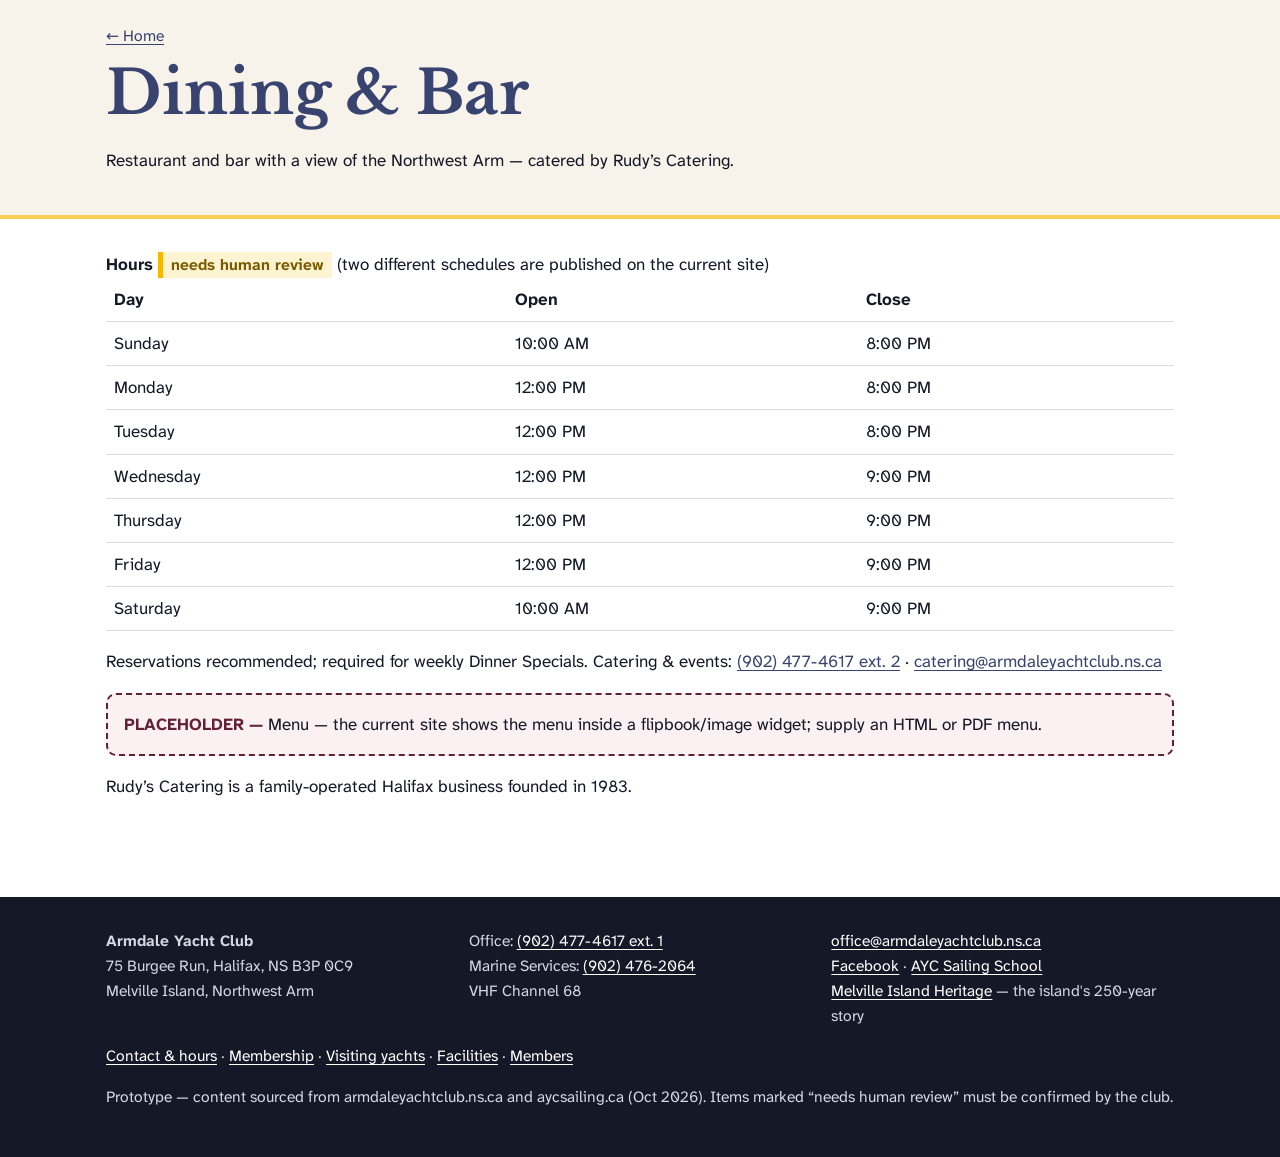
==== dining.html @ ee2237cd "AYC website prototype" ====
<!doctype html><html lang="en-CA"><head><meta charset="utf-8"><meta name="viewport" content="width=device-width,initial-scale=1">
<title>Dining & Bar | Armdale Yacht Club</title><meta name="description" content="AYC dining room and bar hours, catering.">
<link rel="preconnect" href="https://fonts.googleapis.com"><link href="https://fonts.googleapis.com/css2?family=Libre+Baskerville:wght@400;700&family=Atkinson+Hyperlegible+Next:wght@400;700&display=swap" rel="stylesheet">
<link rel="stylesheet" href="css/site.css"><link rel="icon" href="img/ayc-logo.png"></head><body><div data-header></div>
<main id="main"><div class="page-head"><div class="wrap"><h1>Dining & Bar</h1><p>Restaurant and bar with a view of the Northwest Arm — catered by Rudy’s Catering.</p></div></div><section><div class="wrap"><table><caption style="text-align:left"><strong>Hours</strong> <span class="review">needs human review</span> (two different schedules are published on the current site)</caption><tr><th>Day</th><th>Open</th><th>Close</th></tr><tr><td>Sunday</td><td>10:00 AM</td><td>8:00 PM</td></tr><tr><td>Monday</td><td>12:00 PM</td><td>8:00 PM</td></tr><tr><td>Tuesday</td><td>12:00 PM</td><td>8:00 PM</td></tr><tr><td>Wednesday</td><td>12:00 PM</td><td>9:00 PM</td></tr><tr><td>Thursday</td><td>12:00 PM</td><td>9:00 PM</td></tr><tr><td>Friday</td><td>12:00 PM</td><td>9:00 PM</td></tr><tr><td>Saturday</td><td>10:00 AM</td><td>9:00 PM</td></tr></table>
<p>Reservations recommended; required for weekly Dinner Specials. Catering & events: <a href="tel:+19024774617">(902) 477-4617 ext. 2</a> · <a href="mailto:catering@armdaleyachtclub.ns.ca">catering@armdaleyachtclub.ns.ca</a></p>
<div class="placeholder">Menu — the current site shows the menu inside a flipbook/image widget; supply an HTML or PDF menu.</div>
<p>Rudy’s Catering is a family-operated Halifax business founded in 1983.</p></div></section></main><div data-footer></div><script src="js/data.js"></script><script src="js/api.js"></script><script src="js/site.js"></script></body></html>
---- css/site.css ----
@import url("tokens.css");
*{box-sizing:border-box}html{scroll-behavior:smooth}
body{margin:0;font-family:var(--font-body);font-size:var(--step-0);line-height:1.6;color:var(--c-text);background:var(--c-bg)}
img{max-width:100%;height:auto;display:block}
a{color:var(--c-link);text-underline-offset:3px}a:hover{color:var(--ayc-navy-dark)}
:focus-visible{outline:3px solid var(--c-focus);outline-offset:2px}
h1,h2,h3{font-family:var(--font-display);line-height:1.2;color:var(--c-primary)}
h1{font-size:var(--step-3)}h2{font-size:var(--step-2)}h3{font-size:var(--step-1)}
.skip{position:absolute;left:-999px}.skip:focus{left:1rem;top:1rem;background:#fff;padding:.5rem 1rem;z-index:99}
.wrap{max-width:var(--max);margin:0 auto;padding:0 1rem}
.topbar{background:var(--ayc-navy-dark);color:#fff;font-size:var(--step--1)}.topbar .wrap{display:flex;gap:1rem;flex-wrap:wrap;justify-content:space-between;padding:.4rem 1rem}.topbar a{color:#fff}
header.site{background:var(--c-primary);color:#fff;position:sticky;top:0;z-index:50}
header.site .wrap{display:flex;align-items:center;justify-content:space-between;min-height:64px}
.brand{display:flex;align-items:center;gap:.6rem;color:#fff;text-decoration:none;font-family:var(--font-display);font-weight:700}.brand img{width:44px}
.nav-toggle{background:none;border:2px solid var(--c-accent);color:#fff;border-radius:8px;padding:.45rem .8rem;font:inherit;min-height:44px}
nav.main ul{list-style:none;margin:0;padding:0}
nav.main a{color:#fff;text-decoration:none;display:block;padding:.75rem 1rem;min-height:44px}
nav.main a[aria-current=page]{box-shadow:inset 0 -3px 0 var(--c-accent)}
nav.main{display:none;position:absolute;left:0;right:0;top:100%;background:var(--c-primary)}nav.main.open{display:block}
@media(min-width:1120px){.nav-toggle{display:none}nav.main{display:block;position:static}nav.main ul{display:flex}nav.main a{padding:.9rem .55rem;font-size:.92rem;white-space:nowrap}}
.btn{display:inline-block;background:var(--c-accent);color:var(--mih-ink);font-weight:700;padding:.75rem 1.2rem;border-radius:var(--radius);text-decoration:none;border:0;cursor:pointer;font:inherit;font-weight:700;min-height:44px}
.btn.alt{background:transparent;color:inherit;border:2px solid currentColor}
.hero{position:relative;color:#fff;background:var(--ayc-navy-dark) center/cover no-repeat;min-height:62vh;display:flex;align-items:flex-end}
.hero::before{content:"";position:absolute;inset:0;background:linear-gradient(180deg,rgba(20,24,39,.1),rgba(20,24,39,.75))}
.hero .wrap{position:relative;padding:3rem 1rem}.hero h1{color:#fff;margin:.2rem 0}.hero p{max-width:40rem;font-size:var(--step-1)}
.page-head{background:var(--c-surface);padding:2.5rem 0 1.5rem;border-bottom:4px solid var(--c-accent)}.page-head h1{margin:0}
main section{padding:2rem 0}
.grid{display:grid;gap:var(--gap);grid-template-columns:repeat(auto-fit,minmax(240px,1fr))}
.card{background:#fff;border:1px solid #e3e1da;border-radius:var(--radius);padding:1.2rem;box-shadow:var(--shadow)}
.card h3{margin-top:0}.surface{background:var(--c-surface)}
.quick{display:grid;gap:.75rem;grid-template-columns:repeat(auto-fit,minmax(200px,1fr))}
.quick a,.quick div{background:var(--c-primary);color:#fff;border-radius:var(--radius);padding:1rem;text-decoration:none}
.quick strong{display:block;font-size:var(--step-1);color:var(--c-accent)}
.review{background:#fff4d1;border-left:5px solid var(--ayc-gold-deep);padding:.2rem .5rem;font-size:var(--step--1);font-weight:700;color:var(--mih-brass);white-space:nowrap}
.placeholder{border:2px dashed var(--ayc-burgundy);background:#fbf1f3;padding:1rem;border-radius:var(--radius)}
.placeholder::before{content:"PLACEHOLDER — ";font-weight:700;color:var(--ayc-burgundy)}
table{border-collapse:collapse;width:100%}th,td{text-align:left;padding:.5rem;border-bottom:1px solid #ddd}
form .row{display:grid;gap:1rem;grid-template-columns:repeat(auto-fit,minmax(220px,1fr))}
label{display:block;font-weight:600;margin-bottom:.2rem}
input,select,textarea{width:100%;font:inherit;padding:.6rem;border:1px solid #888;border-radius:8px;min-height:44px}
.event{display:flex;gap:1rem;align-items:flex-start}.date{background:var(--c-primary);color:#fff;border-radius:8px;text-align:center;min-width:64px;padding:.4rem}
.date b{display:block;font-size:1.5rem;color:var(--c-accent)}
.tag{display:inline-block;font-size:.8rem;background:var(--c-surface);border:1px solid #ccc;border-radius:99px;padding:0 .5rem}
footer.site{background:var(--mih-ink);color:#d5d8e2;margin-top:3rem;padding:2rem 0;font-size:var(--step--1)}footer.site a{color:#fff}
footer.site .grid{grid-template-columns:repeat(auto-fit,minmax(200px,1fr))}
.map{width:100%;aspect-ratio:16/10;border:0;border-radius:var(--radius)}
@media(prefers-reduced-motion:reduce){*{scroll-behavior:auto!important;transition:none!important}}

.cta{display:flex;flex-wrap:wrap;gap:1rem;align-items:flex-start}.cta>div{display:flex;flex-direction:column;gap:.4rem}
.cta-sub{color:#fff;font-weight:600;font-size:var(--step--1)}
.quick.five{grid-template-columns:repeat(2,1fr)}.quick.five a:last-child{grid-column:1/-1}
@media(min-width:900px){.quick.five{grid-template-columns:repeat(5,1fr)}.quick.five a:last-child{grid-column:auto}}
.quick a:hover,.quick a:focus-visible{background:var(--ayc-navy-dark)}

.quick.six{grid-template-columns:repeat(2,1fr)}@media(min-width:760px){.quick.six{grid-template-columns:repeat(3,1fr)}}
.crumb{font-size:var(--step--1);margin:0 0 .5rem}.crumb a{color:var(--c-primary)}
header.site nav.mini a{color:#fff;font-weight:700;text-decoration:none;border:2px solid var(--c-accent);border-radius:8px;padding:.45rem .9rem;display:inline-block;min-height:44px;line-height:1.6}

.hero-logo{width:104px;height:auto;background:rgba(255,255,255,.92);border-radius:12px;padding:8px;box-shadow:0 2px 10px rgba(0,0,0,.3)}
.page-head{padding-top:1.5rem}
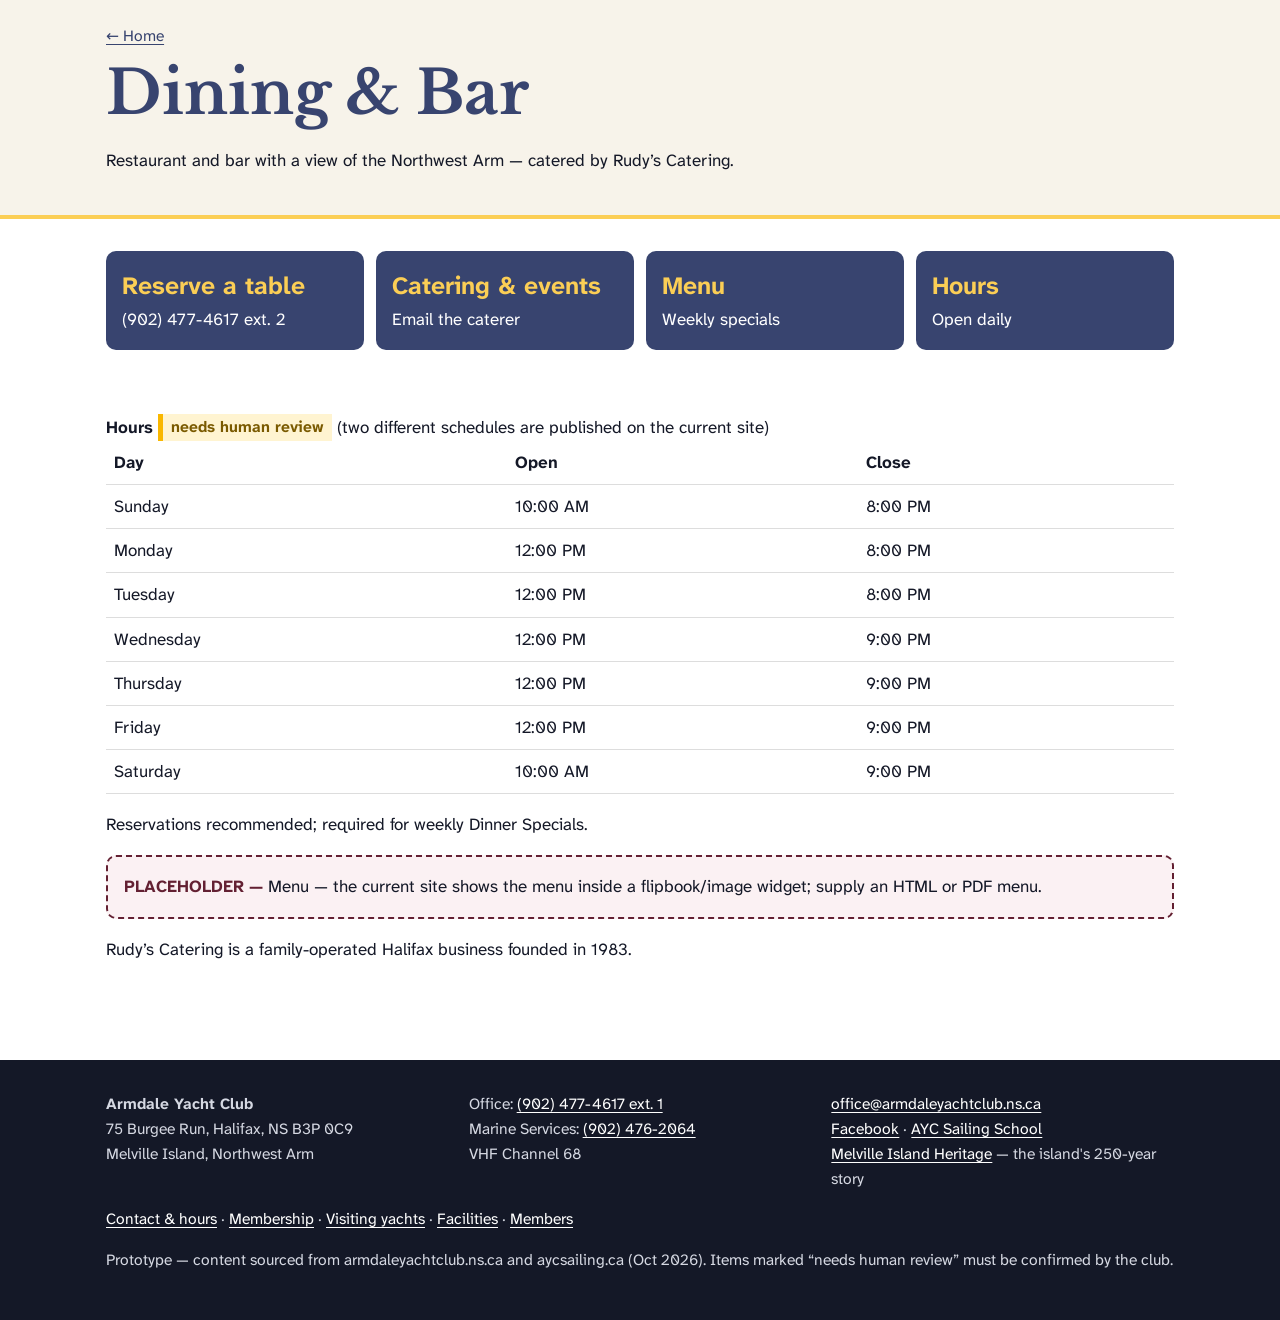
==== commit 2cd58fdd: "Blue-box theme for Dining & Learn to Sail" ====
--- a/dining.html
+++ b/dining.html
@@ -2,7 +2,8 @@
 <title>Dining & Bar | Armdale Yacht Club</title><meta name="description" content="AYC dining room and bar hours, catering.">
 <link rel="preconnect" href="https://fonts.googleapis.com"><link href="https://fonts.googleapis.com/css2?family=Libre+Baskerville:wght@400;700&family=Atkinson+Hyperlegible+Next:wght@400;700&display=swap" rel="stylesheet">
 <link rel="stylesheet" href="css/site.css"><link rel="icon" href="img/ayc-logo.png"></head><body><div data-header></div>
-<main id="main"><div class="page-head"><div class="wrap"><h1>Dining & Bar</h1><p>Restaurant and bar with a view of the Northwest Arm — catered by Rudy’s Catering.</p></div></div><section><div class="wrap"><table><caption style="text-align:left"><strong>Hours</strong> <span class="review">needs human review</span> (two different schedules are published on the current site)</caption><tr><th>Day</th><th>Open</th><th>Close</th></tr><tr><td>Sunday</td><td>10:00 AM</td><td>8:00 PM</td></tr><tr><td>Monday</td><td>12:00 PM</td><td>8:00 PM</td></tr><tr><td>Tuesday</td><td>12:00 PM</td><td>8:00 PM</td></tr><tr><td>Wednesday</td><td>12:00 PM</td><td>9:00 PM</td></tr><tr><td>Thursday</td><td>12:00 PM</td><td>9:00 PM</td></tr><tr><td>Friday</td><td>12:00 PM</td><td>9:00 PM</td></tr><tr><td>Saturday</td><td>10:00 AM</td><td>9:00 PM</td></tr></table>
-<p>Reservations recommended; required for weekly Dinner Specials. Catering & events: <a href="tel:+19024774617">(902) 477-4617 ext. 2</a> · <a href="mailto:catering@armdaleyachtclub.ns.ca">catering@armdaleyachtclub.ns.ca</a></p>
-<div class="placeholder">Menu — the current site shows the menu inside a flipbook/image widget; supply an HTML or PDF menu.</div>
+<main id="main"><div class="page-head"><div class="wrap"><h1>Dining & Bar</h1><p>Restaurant and bar with a view of the Northwest Arm — catered by Rudy’s Catering.</p></div></div><section><div class="wrap"><div class="quick"><a href="tel:+19024774617"><strong>Reserve a table</strong>(902) 477-4617 ext. 2</a><a href="mailto:catering@armdaleyachtclub.ns.ca"><strong>Catering &amp; events</strong>Email the caterer</a><a href="#menu"><strong>Menu</strong>Weekly specials</a><a href="#hours"><strong>Hours</strong>Open daily</a></div></div></section>
+<section id="hours"><div class="wrap"><table><caption style="text-align:left"><strong>Hours</strong> <span class="review">needs human review</span> (two different schedules are published on the current site)</caption><tr><th>Day</th><th>Open</th><th>Close</th></tr><tr><td>Sunday</td><td>10:00 AM</td><td>8:00 PM</td></tr><tr><td>Monday</td><td>12:00 PM</td><td>8:00 PM</td></tr><tr><td>Tuesday</td><td>12:00 PM</td><td>8:00 PM</td></tr><tr><td>Wednesday</td><td>12:00 PM</td><td>9:00 PM</td></tr><tr><td>Thursday</td><td>12:00 PM</td><td>9:00 PM</td></tr><tr><td>Friday</td><td>12:00 PM</td><td>9:00 PM</td></tr><tr><td>Saturday</td><td>10:00 AM</td><td>9:00 PM</td></tr></table>
+<p>Reservations recommended; required for weekly Dinner Specials.</p>
+<div class="placeholder" id="menu">Menu — the current site shows the menu inside a flipbook/image widget; supply an HTML or PDF menu.</div>
 <p>Rudy’s Catering is a family-operated Halifax business founded in 1983.</p></div></section></main><div data-footer></div><script src="js/data.js"></script><script src="js/api.js"></script><script src="js/site.js"></script></body></html>
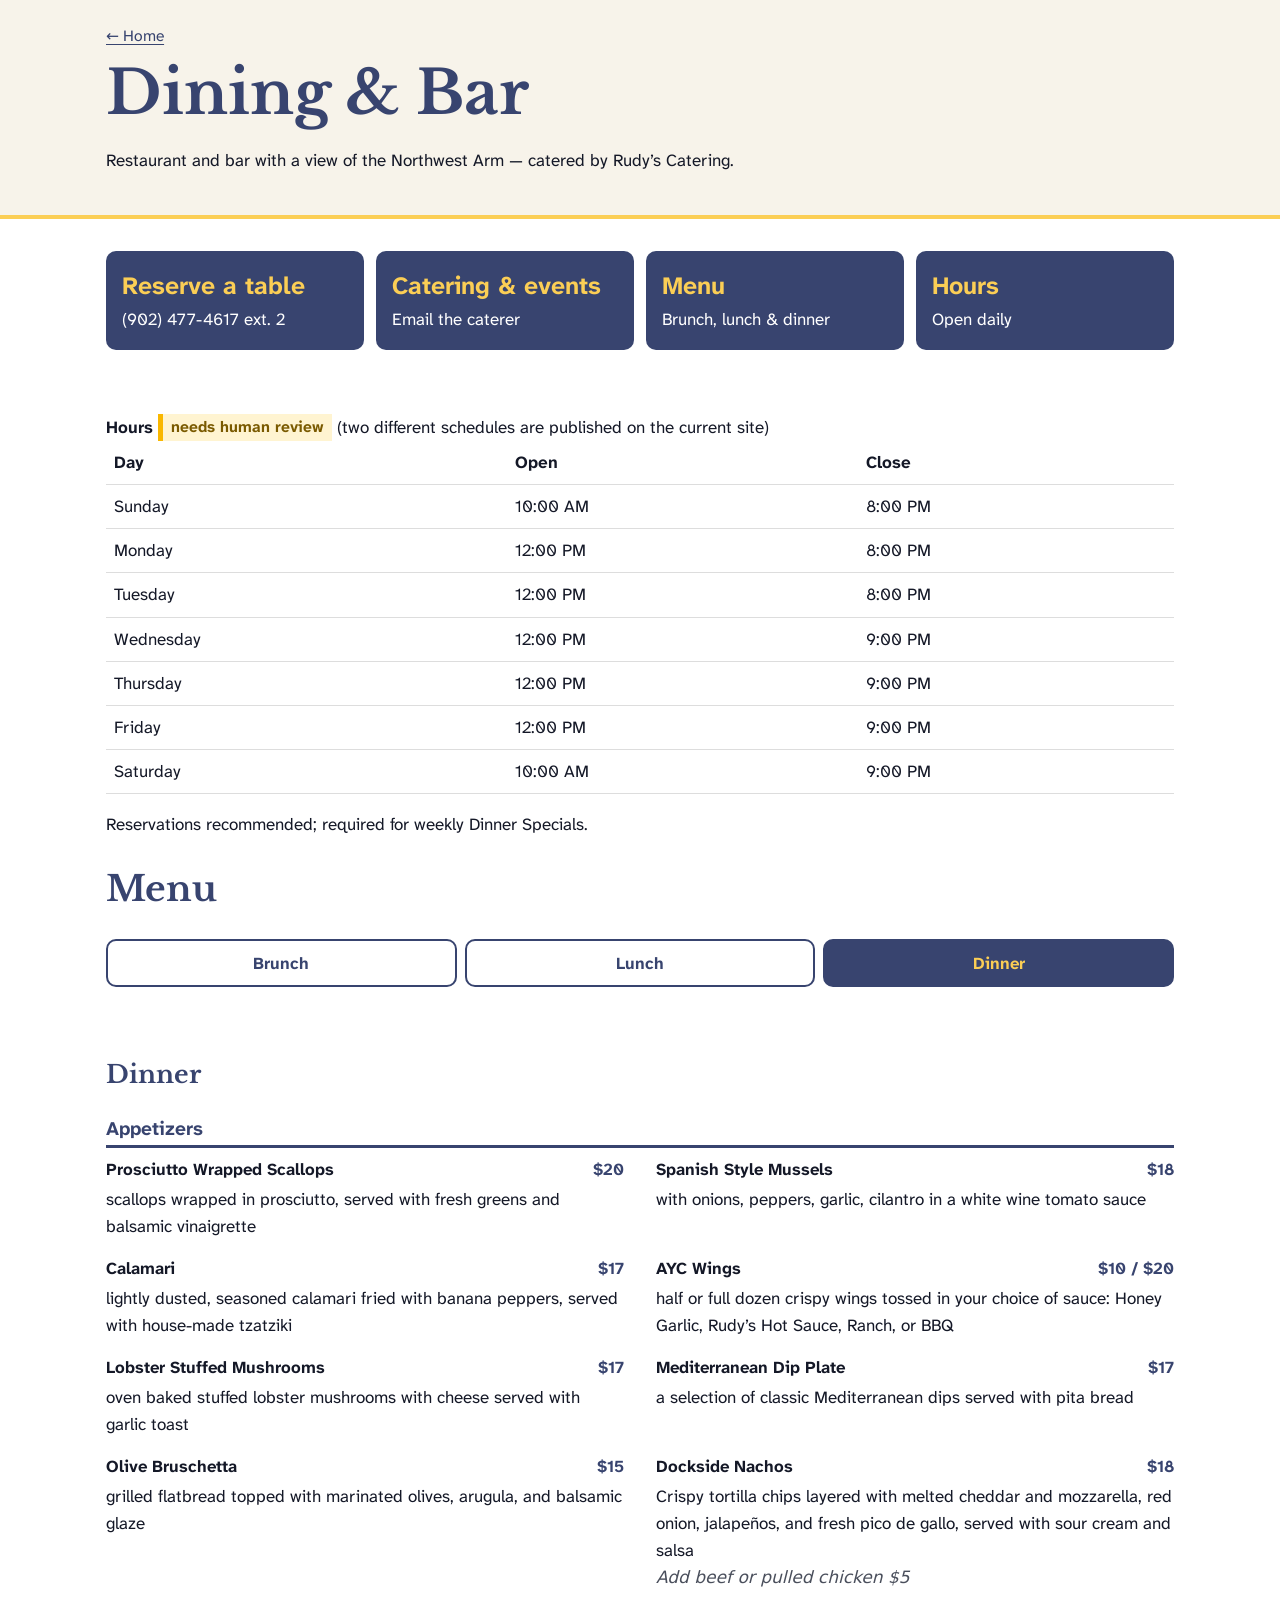
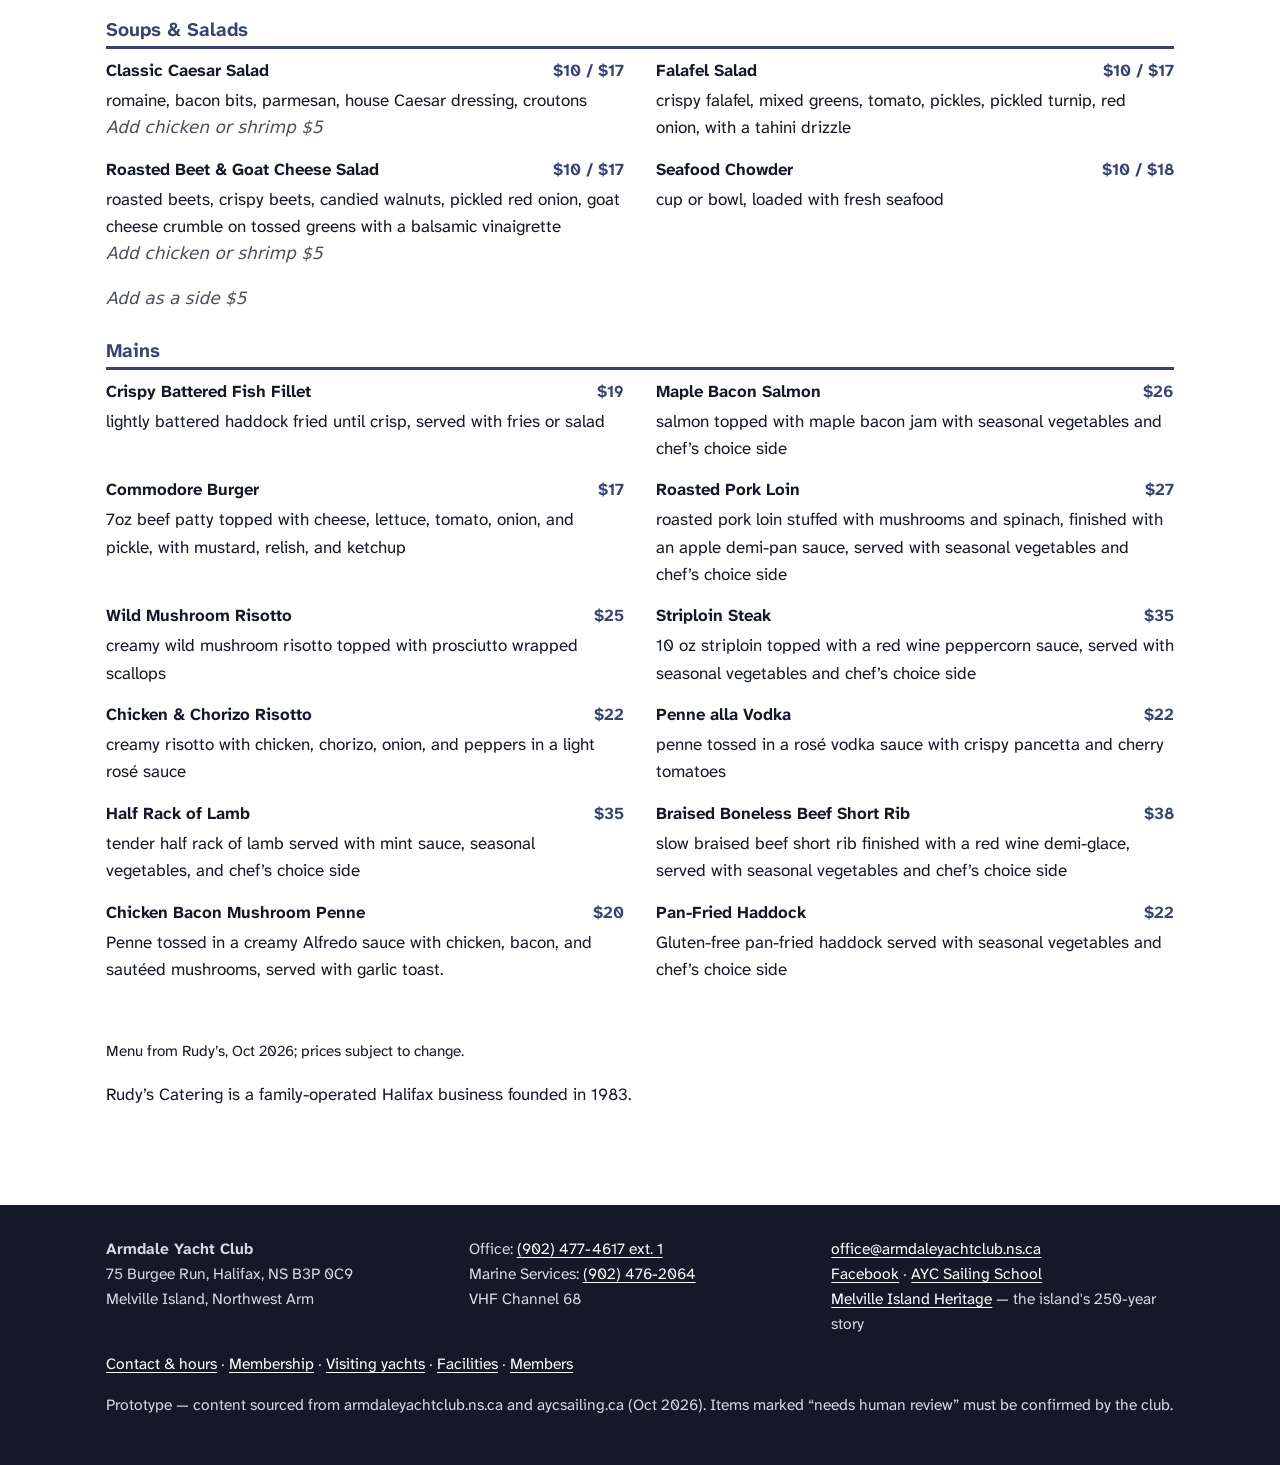
==== commit cdf230f2: "Rudy's menu on Dining page" ====
--- a/dining.html
+++ b/dining.html
@@ -1,9 +1,9 @@
 <!doctype html><html lang="en-CA"><head><meta charset="utf-8"><meta name="viewport" content="width=device-width,initial-scale=1">
 <title>Dining & Bar | Armdale Yacht Club</title><meta name="description" content="AYC dining room and bar hours, catering.">
 <link rel="preconnect" href="https://fonts.googleapis.com"><link href="https://fonts.googleapis.com/css2?family=Libre+Baskerville:wght@400;700&family=Atkinson+Hyperlegible+Next:wght@400;700&display=swap" rel="stylesheet">
-<link rel="stylesheet" href="css/site.css"><link rel="icon" href="img/ayc-logo.png"></head><body><div data-header></div>
-<main id="main"><div class="page-head"><div class="wrap"><h1>Dining & Bar</h1><p>Restaurant and bar with a view of the Northwest Arm — catered by Rudy’s Catering.</p></div></div><section><div class="wrap"><div class="quick"><a href="tel:+19024774617"><strong>Reserve a table</strong>(902) 477-4617 ext. 2</a><a href="mailto:catering@armdaleyachtclub.ns.ca"><strong>Catering &amp; events</strong>Email the caterer</a><a href="#menu"><strong>Menu</strong>Weekly specials</a><a href="#hours"><strong>Hours</strong>Open daily</a></div></div></section>
+<link rel="stylesheet" href="css/site.css"><link rel="icon" href="img/ayc-logo.png"><style>.menu-tabs{display:flex;gap:.5rem;margin:.5rem 0 1rem}.menu-tabs button{flex:1;min-height:48px;border-radius:10px;border:2px solid #38446F;background:#fff;color:#38446F;font:inherit;font-weight:700;font-size:1.05rem;cursor:pointer}.menu-tabs button[aria-pressed=true]{background:#38446F;color:#FBCE55}.menu-tabs button:focus-visible{outline:3px solid #FBCE55;outline-offset:2px}.menu h4{border-bottom:3px solid #38446F;color:#38446F;margin:1.5rem 0 .5rem;font-size:1.2rem}.menu-list{list-style:none;padding:0;margin:0;display:grid;gap:.9rem}@media(min-width:760px){.menu-list{grid-template-columns:1fr 1fr;column-gap:2rem}}.mi-h{display:flex;justify-content:space-between;gap:1rem;font-weight:700;font-size:1.05rem}.mi-p{white-space:nowrap;color:#38446F}.menu-list p{margin:.2rem 0 0}.addon{font-style:italic;color:#4a4f5c}.menu-note{margin-top:1.5rem;font-size:.95rem}</style></head><body><div data-header></div>
+<main id="main"><div class="page-head"><div class="wrap"><h1>Dining & Bar</h1><p>Restaurant and bar with a view of the Northwest Arm — catered by Rudy’s Catering.</p></div></div><section><div class="wrap"><div class="quick"><a href="tel:+19024774617"><strong>Reserve a table</strong>(902) 477-4617 ext. 2</a><a href="mailto:catering@armdaleyachtclub.ns.ca"><strong>Catering &amp; events</strong>Email the caterer</a><a href="#menu"><strong>Menu</strong>Brunch, lunch &amp; dinner</a><a href="#hours"><strong>Hours</strong>Open daily</a></div></div></section>
 <section id="hours"><div class="wrap"><table><caption style="text-align:left"><strong>Hours</strong> <span class="review">needs human review</span> (two different schedules are published on the current site)</caption><tr><th>Day</th><th>Open</th><th>Close</th></tr><tr><td>Sunday</td><td>10:00 AM</td><td>8:00 PM</td></tr><tr><td>Monday</td><td>12:00 PM</td><td>8:00 PM</td></tr><tr><td>Tuesday</td><td>12:00 PM</td><td>8:00 PM</td></tr><tr><td>Wednesday</td><td>12:00 PM</td><td>9:00 PM</td></tr><tr><td>Thursday</td><td>12:00 PM</td><td>9:00 PM</td></tr><tr><td>Friday</td><td>12:00 PM</td><td>9:00 PM</td></tr><tr><td>Saturday</td><td>10:00 AM</td><td>9:00 PM</td></tr></table>
 <p>Reservations recommended; required for weekly Dinner Specials.</p>
-<div class="placeholder" id="menu">Menu — the current site shows the menu inside a flipbook/image widget; supply an HTML or PDF menu.</div>
+<div id="menu" class="menu"><h2>Menu</h2><div class="menu-tabs" role="group" aria-label="Choose menu" hidden><button type="button" data-menu="brunch" aria-pressed="false">Brunch</button><button type="button" data-menu="lunch" aria-pressed="false">Lunch</button><button type="button" data-menu="dinner" aria-pressed="false">Dinner</button></div><section class="menu-panel" data-panel="brunch" aria-labelledby="m-brunch"><h3 id="m-brunch">Brunch</h3><h4>Mains</h4><ul class="menu-list"><li><div class="mi-h"><span class="mi-n">Hungry Man Breakfast</span><span class="mi-p">$20</span></div><p>3 eggs, bacon, sausage, &amp; ham, served with home fries &amp; toast</p></li><li><div class="mi-h"><span class="mi-n">Steak &amp; Eggs</span><span class="mi-p">$35</span></div><p>10oz striploin with 3 eggs, home fries &amp; toast</p></li><li><div class="mi-h"><span class="mi-n">French Toast</span><span class="mi-p">$17</span></div><p>challah bread soaked in eggs, cinnamon &amp; milk, served with home fries &amp; fruit</p></li><li><div class="mi-h"><span class="mi-n">Eggs Benedict</span><span class="mi-p">$18</span></div><p>two halves of an english muffin, topped with a poached egg, ham, &amp; hollandaise sauce, served with home fries &amp; fruit</p></li><li><div class="mi-h"><span class="mi-n">Smoked Salmon Benedict</span><span class="mi-p">$20</span></div><p>two halves of an english muffin, topped with a poached egg, smoked salmon &amp; hollandaise sauce, served with home fries &amp; fruit</p></li></ul><h4>Sandwiches</h4><ul class="menu-list"><li><div class="mi-h"><span class="mi-n">Rudy’s Breakfast Sandwich</span><span class="mi-p">$15</span></div><p>egg, cheese &amp; a hashbrown served on an East Coast Bakery challah bun topped with bacon and chipotle mayo</p></li><li><div class="mi-h"><span class="mi-n">Western</span><span class="mi-p">$18</span></div><p>scrambled eggs with ham, onion &amp; green pepper, served on toast or a pita wrap</p></li></ul></section><section class="menu-panel" data-panel="lunch" aria-labelledby="m-lunch"><h3 id="m-lunch">Lunch</h3><h4>Mains</h4><ul class="menu-list"><li><div class="mi-h"><span class="mi-n">Lobster Roll</span><span class="mi-p">$25</span></div><p>lobster, mayo, celery on a buttered challah bun, with fries or salad</p></li><li><div class="mi-h"><span class="mi-n">The Big Rude Burger</span><span class="mi-p">$19</span></div><p>2 beef patties, cheese, lettuce, onions, pickles, &amp; Rudy’s burger sauce on a challah bun, with fries or salad</p></li><li><div class="mi-h"><span class="mi-n">Veggie Burger</span><span class="mi-p">$17</span></div><p>veggie patty with your choice of toppings, with fries or salad</p></li><li><div class="mi-h"><span class="mi-n">Battered Haddock Fillet</span><span class="mi-p">$19</span></div><p>lightly battered and fried until crisp, with fries or salad</p></li></ul><h4>Soups, Salads &amp; Wings</h4><ul class="menu-list"><li><div class="mi-h"><span class="mi-n">Chicken Wings</span><span class="mi-p">$10 / $20</span></div><p>half or full dozen crispy wings tossed in your choice of sauce: honey garlic, Rudy’s hot sauce, ranch, or bbq</p></li><li><div class="mi-h"><span class="mi-n">Salad</span><span class="mi-p">$13</span></div><p>caesar, greek, beet or house salad<br><span class="addon">Add chicken or shrimp $5 | add as a side $5</span></p></li><li><div class="mi-h"><span class="mi-n">Seafood Chowder</span><span class="mi-p">$10 / $18</span></div><p>cup or bowl, loaded with fresh seafood</p></li></ul><h4>Sandwiches</h4><ul class="menu-list"><li><div class="mi-h"><span class="mi-n">Clubhouse</span><span class="mi-p">$18</span></div><p>slow roasted turkey with bacon, lettuce &amp; tomato, with fries or salad</p></li><li><div class="mi-h"><span class="mi-n">Hot Turkey</span><span class="mi-p">$18</span></div><p>slow roasted turkey with homemade gravy served with fries or salad</p></li><li><div class="mi-h"><span class="mi-n">Shawarma Wrap</span><span class="mi-p">$18</span></div><p>marinated chicken, lettuce, tomato, pickled turnip, &amp; garlic sauce, with fries or salad</p></li><li><div class="mi-h"><span class="mi-n">BLT</span><span class="mi-p">$17</span></div><p>bacon, lettuce, tomato &amp; mayo, with fries or salad</p></li><li><div class="mi-h"><span class="mi-n">Reuben</span><span class="mi-p">$18</span></div><p>smoked meat on a grilled rye bread shredded cheese, pickles, &amp; sauerkraut, with fries or salad</p></li></ul></section><section class="menu-panel" data-panel="dinner" aria-labelledby="m-dinner"><h3 id="m-dinner">Dinner</h3><h4>Appetizers</h4><ul class="menu-list"><li><div class="mi-h"><span class="mi-n">Prosciutto Wrapped Scallops</span><span class="mi-p">$20</span></div><p>scallops wrapped in prosciutto, served with fresh greens and balsamic vinaigrette</p></li><li><div class="mi-h"><span class="mi-n">Spanish Style Mussels</span><span class="mi-p">$18</span></div><p>with onions, peppers, garlic, cilantro in a white wine tomato sauce</p></li><li><div class="mi-h"><span class="mi-n">Calamari</span><span class="mi-p">$17</span></div><p>lightly dusted, seasoned calamari fried with banana peppers, served with house-made tzatziki</p></li><li><div class="mi-h"><span class="mi-n">AYC Wings</span><span class="mi-p">$10 / $20</span></div><p>half or full dozen crispy wings tossed in your choice of sauce: Honey Garlic, Rudy’s Hot Sauce, Ranch, or BBQ</p></li><li><div class="mi-h"><span class="mi-n">Lobster Stuffed Mushrooms</span><span class="mi-p">$17</span></div><p>oven baked stuffed lobster mushrooms with cheese served with garlic toast</p></li><li><div class="mi-h"><span class="mi-n">Mediterranean Dip Plate</span><span class="mi-p">$17</span></div><p>a selection of classic Mediterranean dips served with pita bread</p></li><li><div class="mi-h"><span class="mi-n">Olive Bruschetta</span><span class="mi-p">$15</span></div><p>grilled flatbread topped with marinated olives, arugula, and balsamic glaze</p></li><li><div class="mi-h"><span class="mi-n">Dockside Nachos</span><span class="mi-p">$18</span></div><p>Crispy tortilla chips layered with melted cheddar and mozzarella, red onion, jalapeños, and fresh pico de gallo, served with sour cream and salsa<br><span class="addon">Add beef or pulled chicken $5</span></p></li></ul><h4>Soups &amp; Salads</h4><ul class="menu-list"><li><div class="mi-h"><span class="mi-n">Classic Caesar Salad</span><span class="mi-p">$10 / $17</span></div><p>romaine, bacon bits, parmesan, house Caesar dressing, croutons<br><span class="addon">Add chicken or shrimp $5</span></p></li><li><div class="mi-h"><span class="mi-n">Falafel Salad</span><span class="mi-p">$10 / $17</span></div><p>crispy falafel, mixed greens, tomato, pickles, pickled turnip, red onion, with a tahini drizzle</p></li><li><div class="mi-h"><span class="mi-n">Roasted Beet &amp; Goat Cheese Salad</span><span class="mi-p">$10 / $17</span></div><p>roasted beets, crispy beets, candied walnuts, pickled red onion, goat cheese crumble on tossed greens with a balsamic vinaigrette<br><span class="addon">Add chicken or shrimp $5</span></p></li><li><div class="mi-h"><span class="mi-n">Seafood Chowder</span><span class="mi-p">$10 / $18</span></div><p>cup or bowl, loaded with fresh seafood</p></li></ul><p class="addon">Add as a side $5</p><h4>Mains</h4><ul class="menu-list"><li><div class="mi-h"><span class="mi-n">Crispy Battered Fish Fillet</span><span class="mi-p">$19</span></div><p>lightly battered haddock fried until crisp, served with fries or salad</p></li><li><div class="mi-h"><span class="mi-n">Maple Bacon Salmon</span><span class="mi-p">$26</span></div><p>salmon topped with maple bacon jam with seasonal vegetables and chef’s choice side</p></li><li><div class="mi-h"><span class="mi-n">Commodore Burger</span><span class="mi-p">$17</span></div><p>7oz beef patty topped with cheese, lettuce, tomato, onion, and pickle, with mustard, relish, and ketchup</p></li><li><div class="mi-h"><span class="mi-n">Roasted Pork Loin</span><span class="mi-p">$27</span></div><p>roasted pork loin stuffed with mushrooms and spinach, finished with an apple demi-pan sauce, served with seasonal vegetables and chef’s choice side</p></li><li><div class="mi-h"><span class="mi-n">Wild Mushroom Risotto</span><span class="mi-p">$25</span></div><p>creamy wild mushroom risotto topped with prosciutto wrapped scallops</p></li><li><div class="mi-h"><span class="mi-n">Striploin Steak</span><span class="mi-p">$35</span></div><p>10 oz striploin topped with a red wine peppercorn sauce, served with seasonal vegetables and chef’s choice side</p></li><li><div class="mi-h"><span class="mi-n">Chicken &amp; Chorizo Risotto</span><span class="mi-p">$22</span></div><p>creamy risotto with chicken, chorizo, onion, and peppers in a light rosé sauce</p></li><li><div class="mi-h"><span class="mi-n">Penne alla Vodka</span><span class="mi-p">$22</span></div><p>penne tossed in a rosé vodka sauce with crispy pancetta and cherry tomatoes</p></li><li><div class="mi-h"><span class="mi-n">Half Rack of Lamb</span><span class="mi-p">$35</span></div><p>tender half rack of lamb served with mint sauce, seasonal vegetables, and chef’s choice side</p></li><li><div class="mi-h"><span class="mi-n">Braised Boneless Beef Short Rib</span><span class="mi-p">$38</span></div><p>slow braised beef short rib finished with a red wine demi-glace, served with seasonal vegetables and chef’s choice side</p></li><li><div class="mi-h"><span class="mi-n">Chicken Bacon Mushroom Penne</span><span class="mi-p">$20</span></div><p>Penne tossed in a creamy Alfredo sauce with chicken, bacon, and sautéed mushrooms, served with garlic toast.</p></li><li><div class="mi-h"><span class="mi-n">Pan-Fried Haddock</span><span class="mi-p">$22</span></div><p>Gluten-free pan-fried haddock served with seasonal vegetables and chef’s choice side</p></li></ul></section><p class="menu-note">Menu from Rudy’s, Oct 2026; prices subject to change.</p></div><script>(function(){var t=document.querySelector('.menu-tabs');t.hidden=false;var b=t.querySelectorAll('button'),p=document.querySelectorAll('.menu-panel');function show(k){b.forEach(function(x){x.setAttribute('aria-pressed',x.dataset.menu===k)});p.forEach(function(x){x.hidden=x.dataset.panel!==k})}b.forEach(function(x){x.onclick=function(){show(x.dataset.menu)}});var h=new Date().getHours(),d=new Date().getDay();show(h>=16?'dinner':((d===0||d===6)&&h<12?'brunch':'lunch'))})();</script>
 <p>Rudy’s Catering is a family-operated Halifax business founded in 1983.</p></div></section></main><div data-footer></div><script src="js/data.js"></script><script src="js/api.js"></script><script src="js/site.js"></script></body></html>
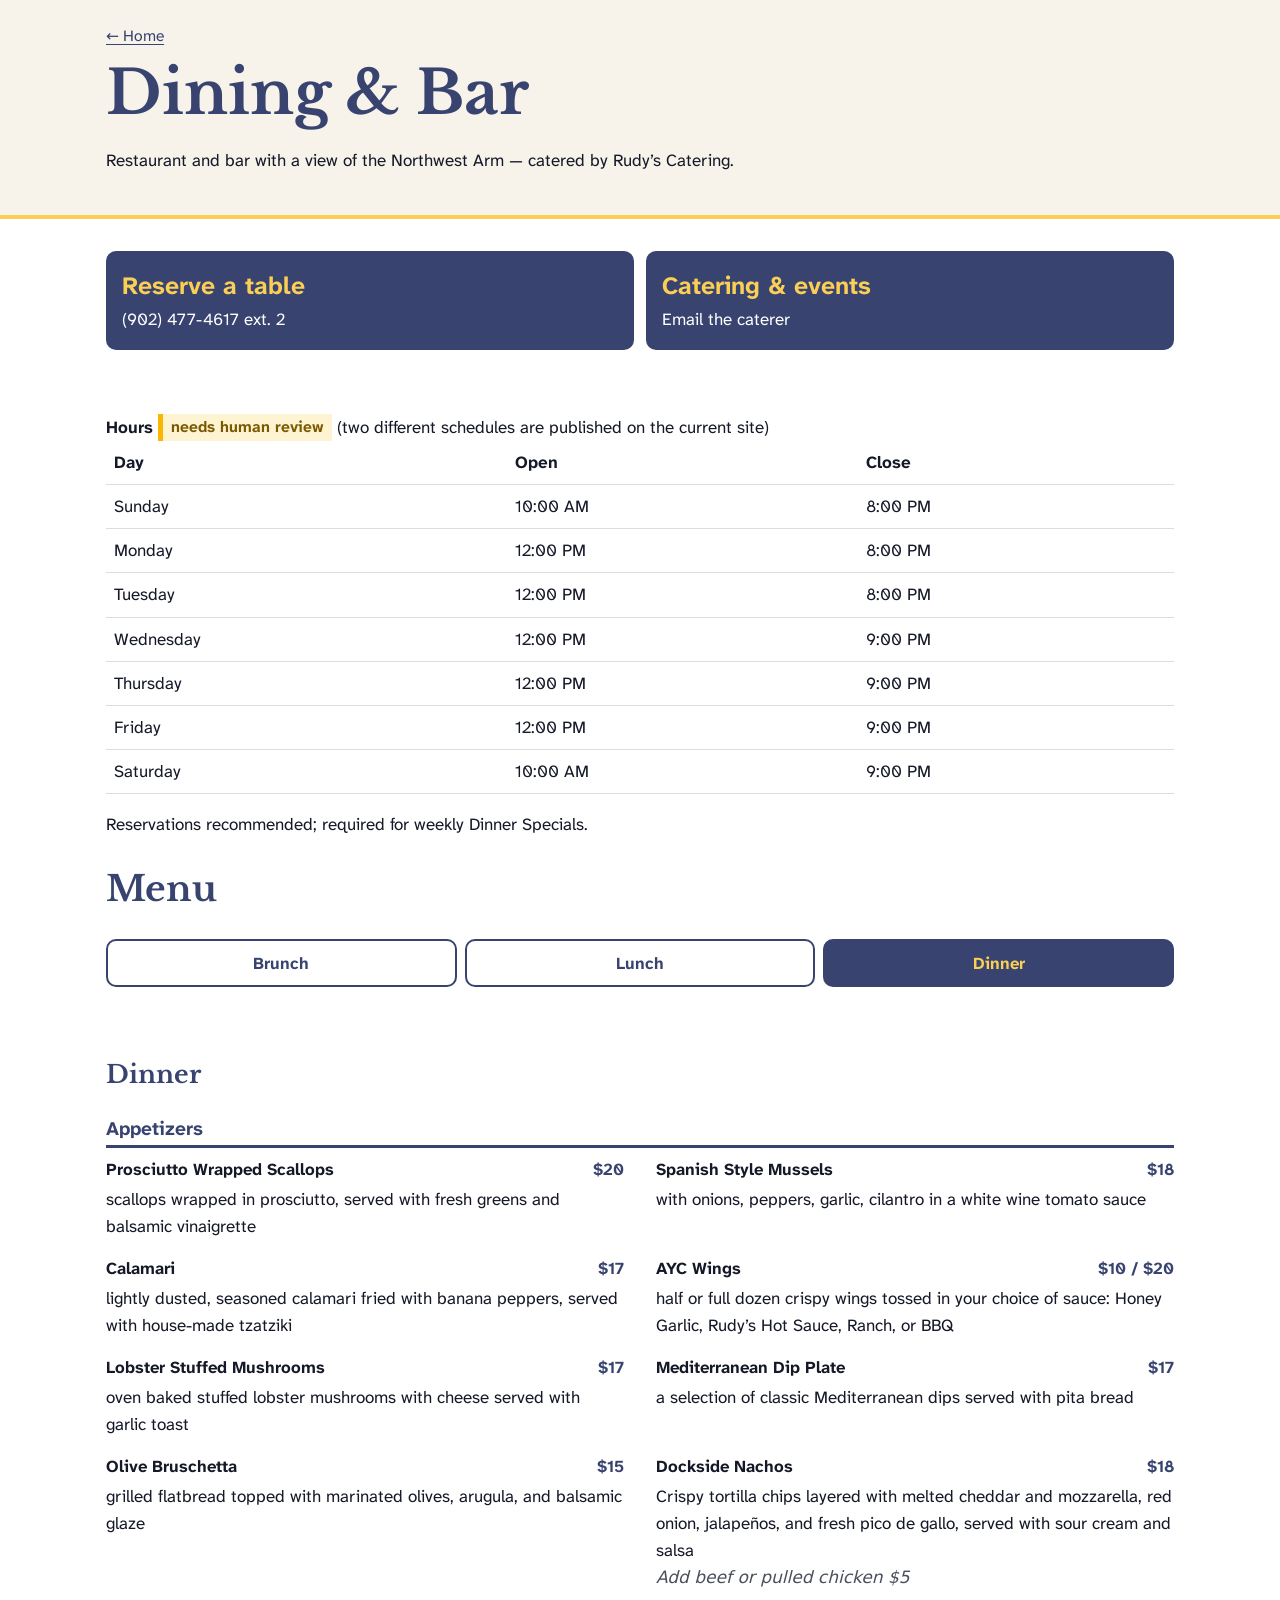
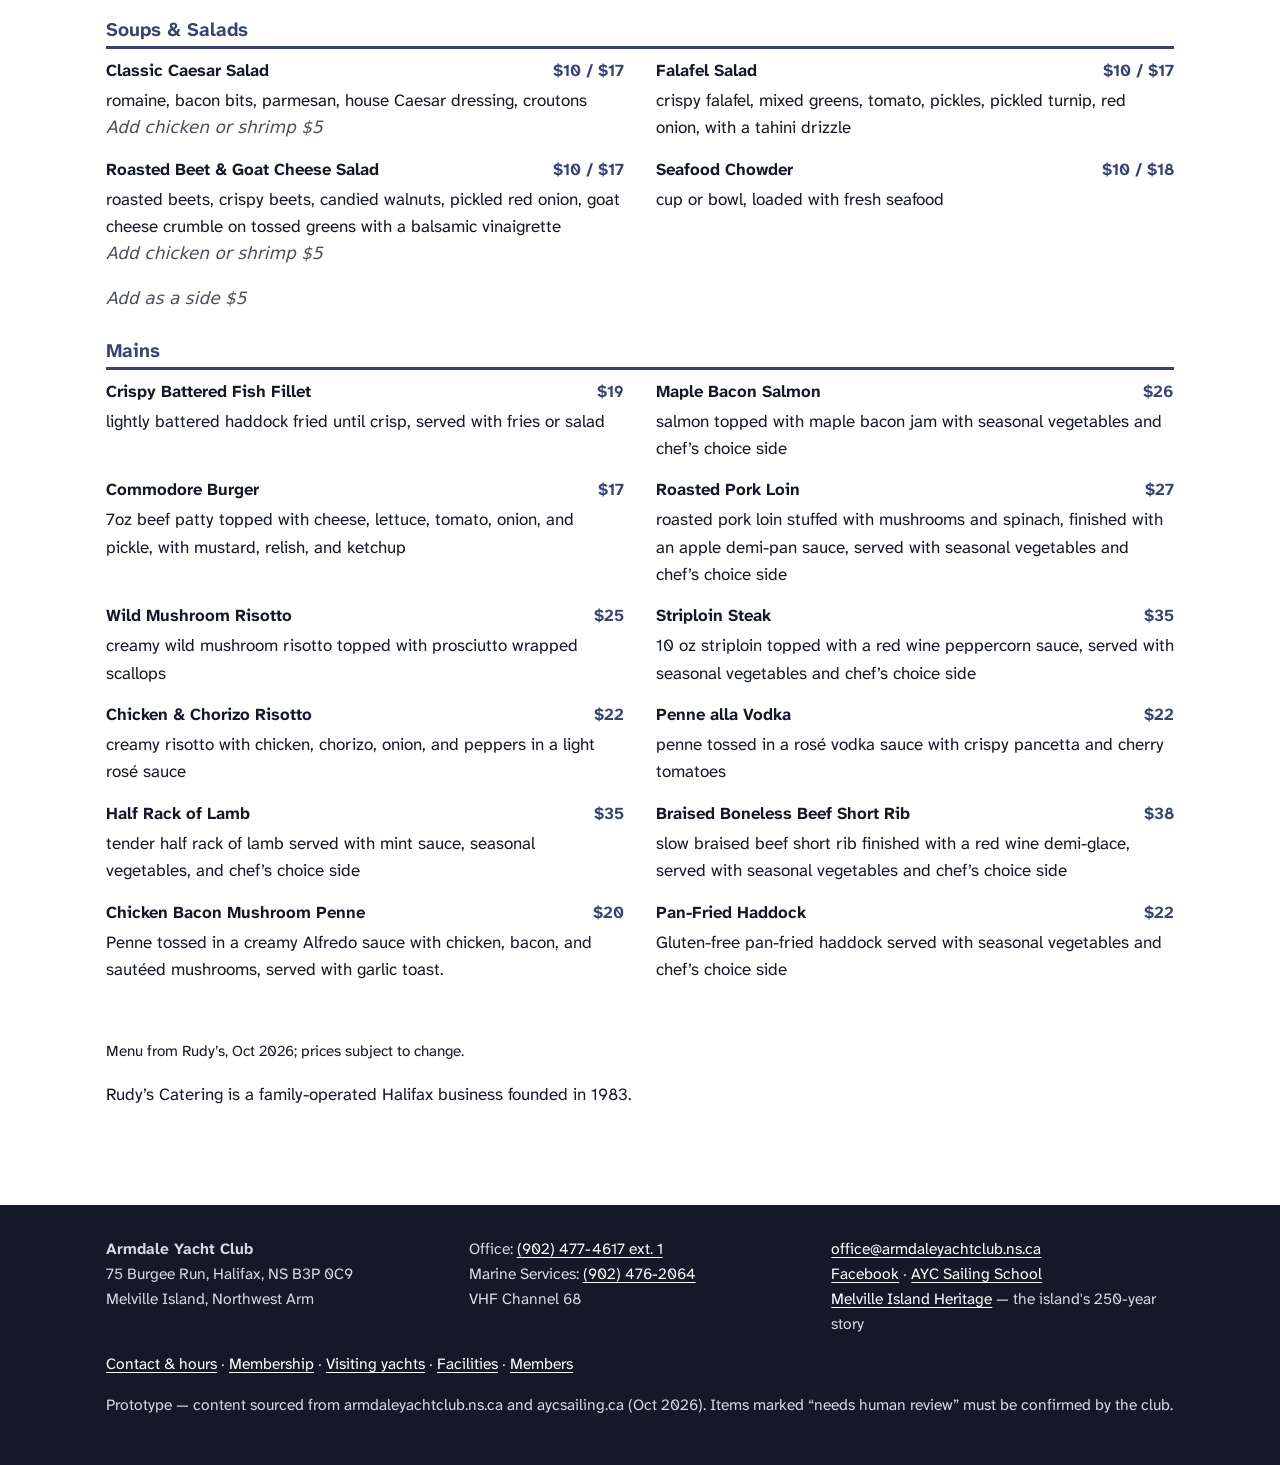
==== commit 4df0702c: "Dining: drop Menu/Hours boxes" ====
--- a/dining.html
+++ b/dining.html
@@ -2,7 +2,7 @@
 <title>Dining & Bar | Armdale Yacht Club</title><meta name="description" content="AYC dining room and bar hours, catering.">
 <link rel="preconnect" href="https://fonts.googleapis.com"><link href="https://fonts.googleapis.com/css2?family=Libre+Baskerville:wght@400;700&family=Atkinson+Hyperlegible+Next:wght@400;700&display=swap" rel="stylesheet">
 <link rel="stylesheet" href="css/site.css"><link rel="icon" href="img/ayc-logo.png"><style>.menu-tabs{display:flex;gap:.5rem;margin:.5rem 0 1rem}.menu-tabs button{flex:1;min-height:48px;border-radius:10px;border:2px solid #38446F;background:#fff;color:#38446F;font:inherit;font-weight:700;font-size:1.05rem;cursor:pointer}.menu-tabs button[aria-pressed=true]{background:#38446F;color:#FBCE55}.menu-tabs button:focus-visible{outline:3px solid #FBCE55;outline-offset:2px}.menu h4{border-bottom:3px solid #38446F;color:#38446F;margin:1.5rem 0 .5rem;font-size:1.2rem}.menu-list{list-style:none;padding:0;margin:0;display:grid;gap:.9rem}@media(min-width:760px){.menu-list{grid-template-columns:1fr 1fr;column-gap:2rem}}.mi-h{display:flex;justify-content:space-between;gap:1rem;font-weight:700;font-size:1.05rem}.mi-p{white-space:nowrap;color:#38446F}.menu-list p{margin:.2rem 0 0}.addon{font-style:italic;color:#4a4f5c}.menu-note{margin-top:1.5rem;font-size:.95rem}</style></head><body><div data-header></div>
-<main id="main"><div class="page-head"><div class="wrap"><h1>Dining & Bar</h1><p>Restaurant and bar with a view of the Northwest Arm — catered by Rudy’s Catering.</p></div></div><section><div class="wrap"><div class="quick"><a href="tel:+19024774617"><strong>Reserve a table</strong>(902) 477-4617 ext. 2</a><a href="mailto:catering@armdaleyachtclub.ns.ca"><strong>Catering &amp; events</strong>Email the caterer</a><a href="#menu"><strong>Menu</strong>Brunch, lunch &amp; dinner</a><a href="#hours"><strong>Hours</strong>Open daily</a></div></div></section>
+<main id="main"><div class="page-head"><div class="wrap"><h1>Dining & Bar</h1><p>Restaurant and bar with a view of the Northwest Arm — catered by Rudy’s Catering.</p></div></div><section><div class="wrap"><div class="quick"><a href="tel:+19024774617"><strong>Reserve a table</strong>(902) 477-4617 ext. 2</a><a href="mailto:catering@armdaleyachtclub.ns.ca"><strong>Catering &amp; events</strong>Email the caterer</a></div></div></section>
 <section id="hours"><div class="wrap"><table><caption style="text-align:left"><strong>Hours</strong> <span class="review">needs human review</span> (two different schedules are published on the current site)</caption><tr><th>Day</th><th>Open</th><th>Close</th></tr><tr><td>Sunday</td><td>10:00 AM</td><td>8:00 PM</td></tr><tr><td>Monday</td><td>12:00 PM</td><td>8:00 PM</td></tr><tr><td>Tuesday</td><td>12:00 PM</td><td>8:00 PM</td></tr><tr><td>Wednesday</td><td>12:00 PM</td><td>9:00 PM</td></tr><tr><td>Thursday</td><td>12:00 PM</td><td>9:00 PM</td></tr><tr><td>Friday</td><td>12:00 PM</td><td>9:00 PM</td></tr><tr><td>Saturday</td><td>10:00 AM</td><td>9:00 PM</td></tr></table>
 <p>Reservations recommended; required for weekly Dinner Specials.</p>
 <div id="menu" class="menu"><h2>Menu</h2><div class="menu-tabs" role="group" aria-label="Choose menu" hidden><button type="button" data-menu="brunch" aria-pressed="false">Brunch</button><button type="button" data-menu="lunch" aria-pressed="false">Lunch</button><button type="button" data-menu="dinner" aria-pressed="false">Dinner</button></div><section class="menu-panel" data-panel="brunch" aria-labelledby="m-brunch"><h3 id="m-brunch">Brunch</h3><h4>Mains</h4><ul class="menu-list"><li><div class="mi-h"><span class="mi-n">Hungry Man Breakfast</span><span class="mi-p">$20</span></div><p>3 eggs, bacon, sausage, &amp; ham, served with home fries &amp; toast</p></li><li><div class="mi-h"><span class="mi-n">Steak &amp; Eggs</span><span class="mi-p">$35</span></div><p>10oz striploin with 3 eggs, home fries &amp; toast</p></li><li><div class="mi-h"><span class="mi-n">French Toast</span><span class="mi-p">$17</span></div><p>challah bread soaked in eggs, cinnamon &amp; milk, served with home fries &amp; fruit</p></li><li><div class="mi-h"><span class="mi-n">Eggs Benedict</span><span class="mi-p">$18</span></div><p>two halves of an english muffin, topped with a poached egg, ham, &amp; hollandaise sauce, served with home fries &amp; fruit</p></li><li><div class="mi-h"><span class="mi-n">Smoked Salmon Benedict</span><span class="mi-p">$20</span></div><p>two halves of an english muffin, topped with a poached egg, smoked salmon &amp; hollandaise sauce, served with home fries &amp; fruit</p></li></ul><h4>Sandwiches</h4><ul class="menu-list"><li><div class="mi-h"><span class="mi-n">Rudy’s Breakfast Sandwich</span><span class="mi-p">$15</span></div><p>egg, cheese &amp; a hashbrown served on an East Coast Bakery challah bun topped with bacon and chipotle mayo</p></li><li><div class="mi-h"><span class="mi-n">Western</span><span class="mi-p">$18</span></div><p>scrambled eggs with ham, onion &amp; green pepper, served on toast or a pita wrap</p></li></ul></section><section class="menu-panel" data-panel="lunch" aria-labelledby="m-lunch"><h3 id="m-lunch">Lunch</h3><h4>Mains</h4><ul class="menu-list"><li><div class="mi-h"><span class="mi-n">Lobster Roll</span><span class="mi-p">$25</span></div><p>lobster, mayo, celery on a buttered challah bun, with fries or salad</p></li><li><div class="mi-h"><span class="mi-n">The Big Rude Burger</span><span class="mi-p">$19</span></div><p>2 beef patties, cheese, lettuce, onions, pickles, &amp; Rudy’s burger sauce on a challah bun, with fries or salad</p></li><li><div class="mi-h"><span class="mi-n">Veggie Burger</span><span class="mi-p">$17</span></div><p>veggie patty with your choice of toppings, with fries or salad</p></li><li><div class="mi-h"><span class="mi-n">Battered Haddock Fillet</span><span class="mi-p">$19</span></div><p>lightly battered and fried until crisp, with fries or salad</p></li></ul><h4>Soups, Salads &amp; Wings</h4><ul class="menu-list"><li><div class="mi-h"><span class="mi-n">Chicken Wings</span><span class="mi-p">$10 / $20</span></div><p>half or full dozen crispy wings tossed in your choice of sauce: honey garlic, Rudy’s hot sauce, ranch, or bbq</p></li><li><div class="mi-h"><span class="mi-n">Salad</span><span class="mi-p">$13</span></div><p>caesar, greek, beet or house salad<br><span class="addon">Add chicken or shrimp $5 | add as a side $5</span></p></li><li><div class="mi-h"><span class="mi-n">Seafood Chowder</span><span class="mi-p">$10 / $18</span></div><p>cup or bowl, loaded with fresh seafood</p></li></ul><h4>Sandwiches</h4><ul class="menu-list"><li><div class="mi-h"><span class="mi-n">Clubhouse</span><span class="mi-p">$18</span></div><p>slow roasted turkey with bacon, lettuce &amp; tomato, with fries or salad</p></li><li><div class="mi-h"><span class="mi-n">Hot Turkey</span><span class="mi-p">$18</span></div><p>slow roasted turkey with homemade gravy served with fries or salad</p></li><li><div class="mi-h"><span class="mi-n">Shawarma Wrap</span><span class="mi-p">$18</span></div><p>marinated chicken, lettuce, tomato, pickled turnip, &amp; garlic sauce, with fries or salad</p></li><li><div class="mi-h"><span class="mi-n">BLT</span><span class="mi-p">$17</span></div><p>bacon, lettuce, tomato &amp; mayo, with fries or salad</p></li><li><div class="mi-h"><span class="mi-n">Reuben</span><span class="mi-p">$18</span></div><p>smoked meat on a grilled rye bread shredded cheese, pickles, &amp; sauerkraut, with fries or salad</p></li></ul></section><section class="menu-panel" data-panel="dinner" aria-labelledby="m-dinner"><h3 id="m-dinner">Dinner</h3><h4>Appetizers</h4><ul class="menu-list"><li><div class="mi-h"><span class="mi-n">Prosciutto Wrapped Scallops</span><span class="mi-p">$20</span></div><p>scallops wrapped in prosciutto, served with fresh greens and balsamic vinaigrette</p></li><li><div class="mi-h"><span class="mi-n">Spanish Style Mussels</span><span class="mi-p">$18</span></div><p>with onions, peppers, garlic, cilantro in a white wine tomato sauce</p></li><li><div class="mi-h"><span class="mi-n">Calamari</span><span class="mi-p">$17</span></div><p>lightly dusted, seasoned calamari fried with banana peppers, served with house-made tzatziki</p></li><li><div class="mi-h"><span class="mi-n">AYC Wings</span><span class="mi-p">$10 / $20</span></div><p>half or full dozen crispy wings tossed in your choice of sauce: Honey Garlic, Rudy’s Hot Sauce, Ranch, or BBQ</p></li><li><div class="mi-h"><span class="mi-n">Lobster Stuffed Mushrooms</span><span class="mi-p">$17</span></div><p>oven baked stuffed lobster mushrooms with cheese served with garlic toast</p></li><li><div class="mi-h"><span class="mi-n">Mediterranean Dip Plate</span><span class="mi-p">$17</span></div><p>a selection of classic Mediterranean dips served with pita bread</p></li><li><div class="mi-h"><span class="mi-n">Olive Bruschetta</span><span class="mi-p">$15</span></div><p>grilled flatbread topped with marinated olives, arugula, and balsamic glaze</p></li><li><div class="mi-h"><span class="mi-n">Dockside Nachos</span><span class="mi-p">$18</span></div><p>Crispy tortilla chips layered with melted cheddar and mozzarella, red onion, jalapeños, and fresh pico de gallo, served with sour cream and salsa<br><span class="addon">Add beef or pulled chicken $5</span></p></li></ul><h4>Soups &amp; Salads</h4><ul class="menu-list"><li><div class="mi-h"><span class="mi-n">Classic Caesar Salad</span><span class="mi-p">$10 / $17</span></div><p>romaine, bacon bits, parmesan, house Caesar dressing, croutons<br><span class="addon">Add chicken or shrimp $5</span></p></li><li><div class="mi-h"><span class="mi-n">Falafel Salad</span><span class="mi-p">$10 / $17</span></div><p>crispy falafel, mixed greens, tomato, pickles, pickled turnip, red onion, with a tahini drizzle</p></li><li><div class="mi-h"><span class="mi-n">Roasted Beet &amp; Goat Cheese Salad</span><span class="mi-p">$10 / $17</span></div><p>roasted beets, crispy beets, candied walnuts, pickled red onion, goat cheese crumble on tossed greens with a balsamic vinaigrette<br><span class="addon">Add chicken or shrimp $5</span></p></li><li><div class="mi-h"><span class="mi-n">Seafood Chowder</span><span class="mi-p">$10 / $18</span></div><p>cup or bowl, loaded with fresh seafood</p></li></ul><p class="addon">Add as a side $5</p><h4>Mains</h4><ul class="menu-list"><li><div class="mi-h"><span class="mi-n">Crispy Battered Fish Fillet</span><span class="mi-p">$19</span></div><p>lightly battered haddock fried until crisp, served with fries or salad</p></li><li><div class="mi-h"><span class="mi-n">Maple Bacon Salmon</span><span class="mi-p">$26</span></div><p>salmon topped with maple bacon jam with seasonal vegetables and chef’s choice side</p></li><li><div class="mi-h"><span class="mi-n">Commodore Burger</span><span class="mi-p">$17</span></div><p>7oz beef patty topped with cheese, lettuce, tomato, onion, and pickle, with mustard, relish, and ketchup</p></li><li><div class="mi-h"><span class="mi-n">Roasted Pork Loin</span><span class="mi-p">$27</span></div><p>roasted pork loin stuffed with mushrooms and spinach, finished with an apple demi-pan sauce, served with seasonal vegetables and chef’s choice side</p></li><li><div class="mi-h"><span class="mi-n">Wild Mushroom Risotto</span><span class="mi-p">$25</span></div><p>creamy wild mushroom risotto topped with prosciutto wrapped scallops</p></li><li><div class="mi-h"><span class="mi-n">Striploin Steak</span><span class="mi-p">$35</span></div><p>10 oz striploin topped with a red wine peppercorn sauce, served with seasonal vegetables and chef’s choice side</p></li><li><div class="mi-h"><span class="mi-n">Chicken &amp; Chorizo Risotto</span><span class="mi-p">$22</span></div><p>creamy risotto with chicken, chorizo, onion, and peppers in a light rosé sauce</p></li><li><div class="mi-h"><span class="mi-n">Penne alla Vodka</span><span class="mi-p">$22</span></div><p>penne tossed in a rosé vodka sauce with crispy pancetta and cherry tomatoes</p></li><li><div class="mi-h"><span class="mi-n">Half Rack of Lamb</span><span class="mi-p">$35</span></div><p>tender half rack of lamb served with mint sauce, seasonal vegetables, and chef’s choice side</p></li><li><div class="mi-h"><span class="mi-n">Braised Boneless Beef Short Rib</span><span class="mi-p">$38</span></div><p>slow braised beef short rib finished with a red wine demi-glace, served with seasonal vegetables and chef’s choice side</p></li><li><div class="mi-h"><span class="mi-n">Chicken Bacon Mushroom Penne</span><span class="mi-p">$20</span></div><p>Penne tossed in a creamy Alfredo sauce with chicken, bacon, and sautéed mushrooms, served with garlic toast.</p></li><li><div class="mi-h"><span class="mi-n">Pan-Fried Haddock</span><span class="mi-p">$22</span></div><p>Gluten-free pan-fried haddock served with seasonal vegetables and chef’s choice side</p></li></ul></section><p class="menu-note">Menu from Rudy’s, Oct 2026; prices subject to change.</p></div><script>(function(){var t=document.querySelector('.menu-tabs');t.hidden=false;var b=t.querySelectorAll('button'),p=document.querySelectorAll('.menu-panel');function show(k){b.forEach(function(x){x.setAttribute('aria-pressed',x.dataset.menu===k)});p.forEach(function(x){x.hidden=x.dataset.panel!==k})}b.forEach(function(x){x.onclick=function(){show(x.dataset.menu)}});var h=new Date().getHours(),d=new Date().getDay();show(h>=16?'dinner':((d===0||d===6)&&h<12?'brunch':'lunch'))})();</script>
